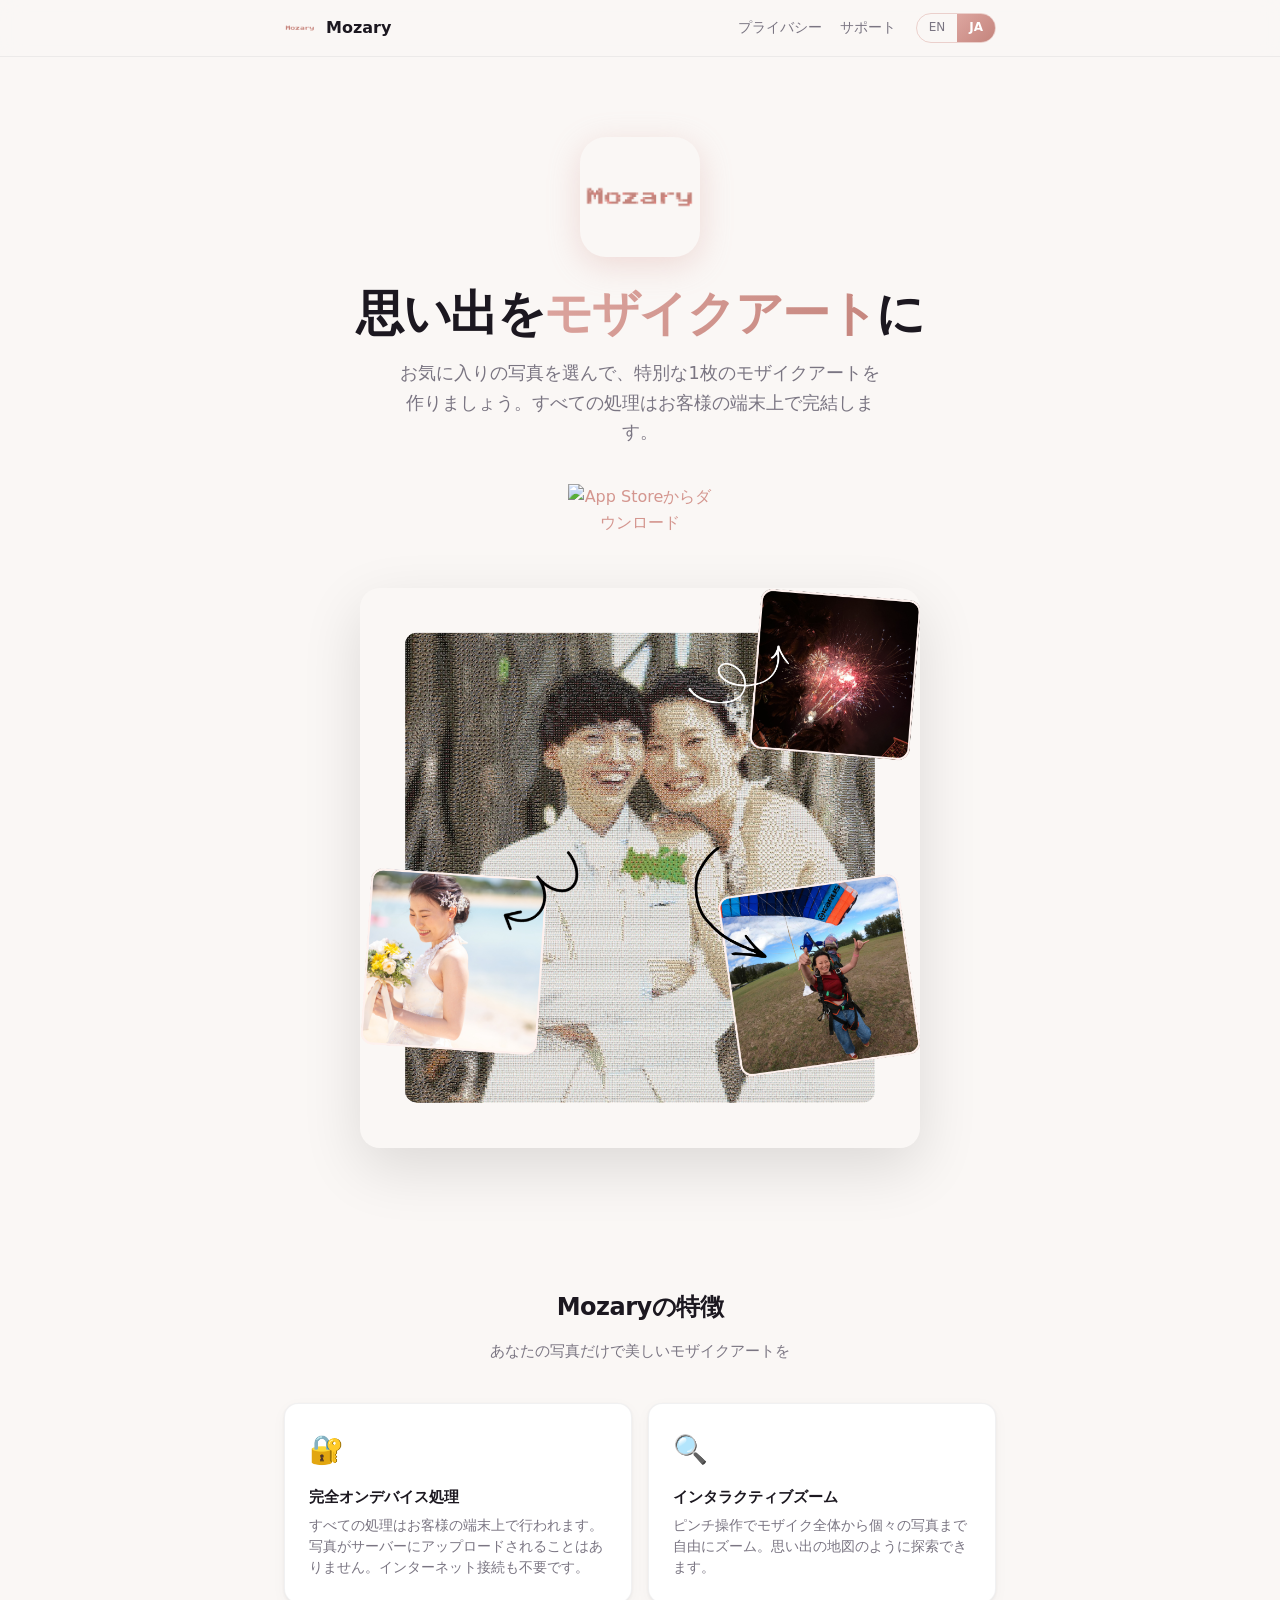
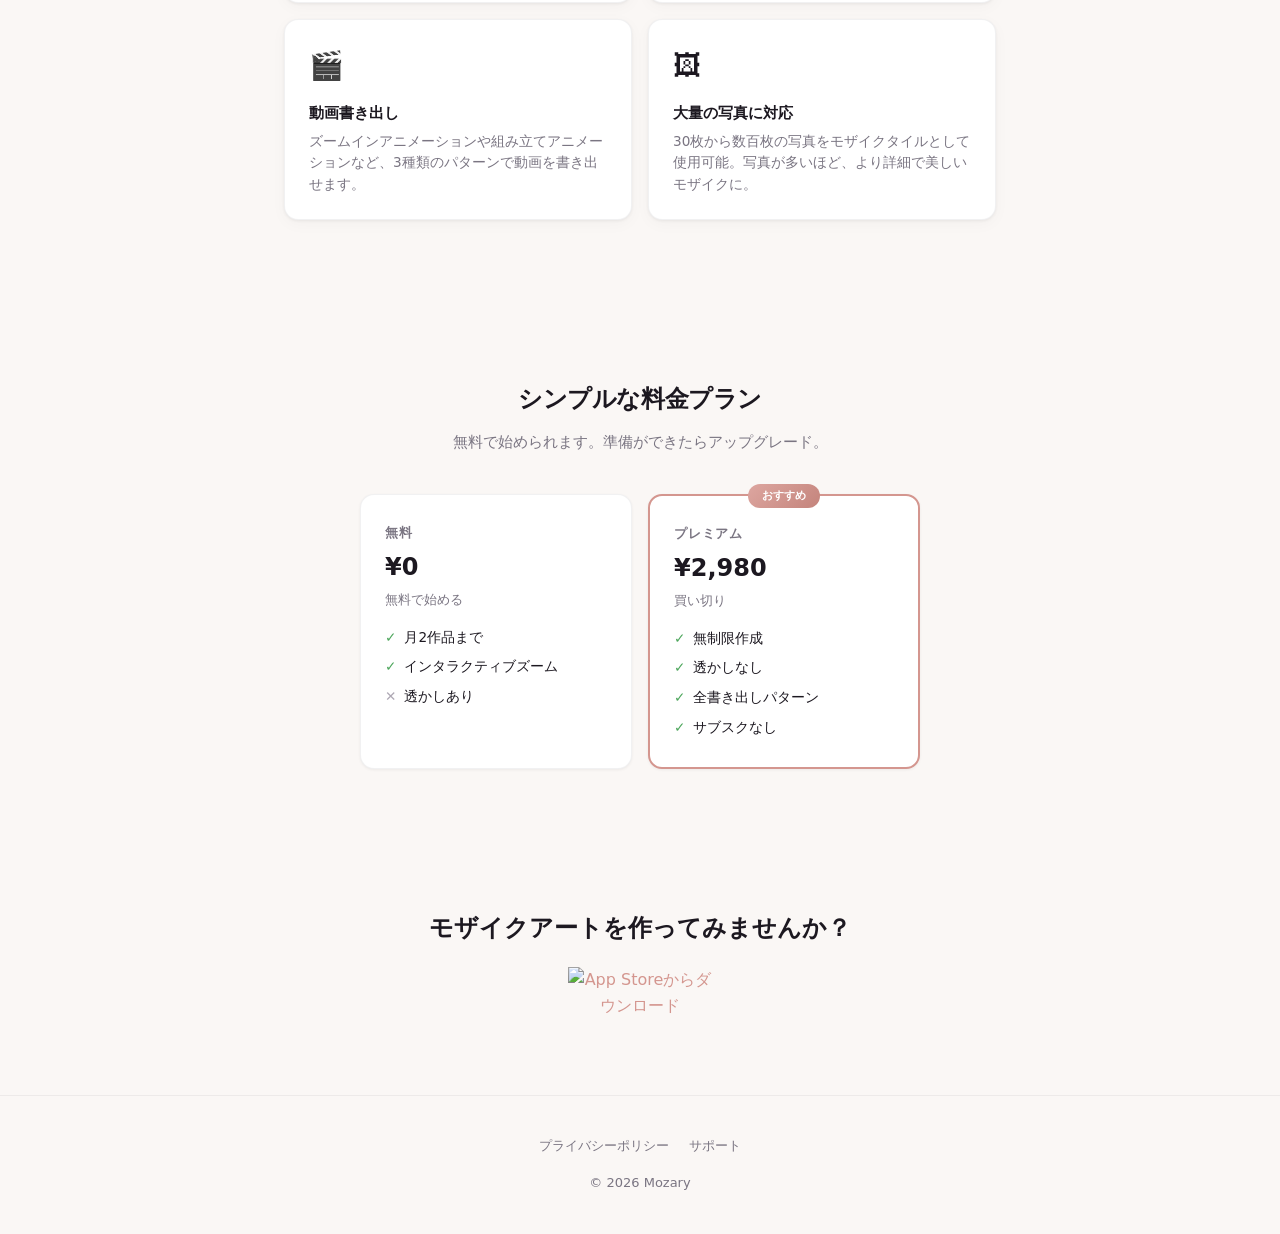
==== ja/index.html @ 4df9b5f1 "Initial commit" ====
<!DOCTYPE html>
<html lang="ja">
<head>
  <meta charset="UTF-8">
  <meta name="viewport" content="width=device-width, initial-scale=1.0">
  <meta name="theme-color" content="#D4968F">
  <meta name="description" content="Mozaryはあなたの写真からモザイクアートを作成するアプリです。お気に入りの写真を選んで、特別な1枚のモザイクアートを作りましょう。">
  <title>Mozary - 思い出をモザイクアートに</title>
  <link rel="stylesheet" href="../assets/style.css">
  <link rel="icon" type="image/png" href="../assets/images/icon.png">
</head>
<body>

  <!-- Navigation -->
  <nav class="site-nav">
    <div class="nav-inner">
      <a href="../ja/index.html" class="nav-logo">
        <img src="../assets/images/icon.png" alt="Mozary" width="32" height="32">
        <span>Mozary</span>
      </a>
      <div class="nav-right">
        <div class="nav-links">
          <a href="../ja/privacy.html">プライバシー</a>
          <a href="../ja/support.html">サポート</a>
        </div>
        <div class="lang-toggle">
          <a href="../index.html">EN</a>
          <a href="../ja/index.html" class="active">JA</a>
        </div>
      </div>
    </div>
  </nav>

  <!-- Hero -->
  <section class="hero">
    <div class="container">
      <img src="../assets/images/icon.png" alt="Mozary アプリアイコン" class="hero-icon" width="120" height="120">
      <h1>思い出を<span class="accent">モザイクアート</span>に</h1>
      <p class="hero-subtitle">お気に入りの写真を選んで、特別な1枚のモザイクアートを作りましょう。すべての処理はお客様の端末上で完結します。</p>
      <div class="hero-actions">
        <a class="appstore-badge" href="#" aria-label="App Storeからダウンロード">
          <img src="https://tools.applemediaservices.com/api/badges/download-on-the-app-store/black/ja-jp?size=250x83" alt="App Storeからダウンロード" width="160" height="53">
        </a>
      </div>
      <div class="hero-mosaic">
        <img src="../assets/images/sample_mosaic.png" alt="Mozaryで作成したモザイクアートのサンプル">
      </div>
    </div>
  </section>

  <!-- Features -->
  <section class="section" id="features">
    <div class="container">
      <h2 class="section-title">Mozaryの特徴</h2>
      <p class="section-subtitle">あなたの写真だけで美しいモザイクアートを</p>
      <div class="features-grid">
        <div class="feature-card">
          <span class="feature-icon" aria-hidden="true">&#x1F510;</span>
          <h3>完全オンデバイス処理</h3>
          <p>すべての処理はお客様の端末上で行われます。写真がサーバーにアップロードされることはありません。インターネット接続も不要です。</p>
        </div>
        <div class="feature-card">
          <span class="feature-icon" aria-hidden="true">&#x1F50D;</span>
          <h3>インタラクティブズーム</h3>
          <p>ピンチ操作でモザイク全体から個々の写真まで自由にズーム。思い出の地図のように探索できます。</p>
        </div>
        <div class="feature-card">
          <span class="feature-icon" aria-hidden="true">&#x1F3AC;</span>
          <h3>動画書き出し</h3>
          <p>ズームインアニメーションや組み立てアニメーションなど、3種類のパターンで動画を書き出せます。</p>
        </div>
        <div class="feature-card">
          <span class="feature-icon" aria-hidden="true">&#x1F5BC;</span>
          <h3>大量の写真に対応</h3>
          <p>30枚から数百枚の写真をモザイクタイルとして使用可能。写真が多いほど、より詳細で美しいモザイクに。</p>
        </div>
      </div>
    </div>
  </section>

  <!-- Pricing -->
  <section class="section">
    <div class="container">
      <h2 class="section-title">シンプルな料金プラン</h2>
      <p class="section-subtitle">無料で始められます。準備ができたらアップグレード。</p>
      <div class="pricing-grid">
        <div class="pricing-card">
          <div class="pricing-plan-name">無料</div>
          <div class="pricing-price">&yen;0</div>
          <div class="pricing-tagline">無料で始める</div>
          <div class="pricing-features">
            <div class="pricing-feature"><span class="check">&#10003;</span> 月2作品まで</div>
            <div class="pricing-feature"><span class="check">&#10003;</span> インタラクティブズーム</div>
            <div class="pricing-feature"><span class="cross">&#10005;</span> 透かしあり</div>
          </div>
        </div>
        <div class="pricing-card featured">
          <div class="pricing-badge">おすすめ</div>
          <div class="pricing-plan-name">プレミアム</div>
          <div class="pricing-price">&yen;2,980</div>
          <div class="pricing-tagline">買い切り</div>
          <div class="pricing-features">
            <div class="pricing-feature"><span class="check">&#10003;</span> 無制限作成</div>
            <div class="pricing-feature"><span class="check">&#10003;</span> 透かしなし</div>
            <div class="pricing-feature"><span class="check">&#10003;</span> 全書き出しパターン</div>
            <div class="pricing-feature"><span class="check">&#10003;</span> サブスクなし</div>
          </div>
        </div>
      </div>
    </div>
  </section>

  <!-- CTA -->
  <section class="cta-section">
    <div class="container">
      <h2>モザイクアートを作ってみませんか？</h2>
      <div class="hero-actions">
        <a class="appstore-badge" href="#" aria-label="App Storeからダウンロード">
          <img src="https://tools.applemediaservices.com/api/badges/download-on-the-app-store/black/ja-jp?size=250x83" alt="App Storeからダウンロード" width="160" height="53">
        </a>
      </div>
    </div>
  </section>

  <!-- Footer -->
  <footer class="site-footer">
    <div class="container">
      <div class="footer-links">
        <a href="../ja/privacy.html">プライバシーポリシー</a>
        <a href="../ja/support.html">サポート</a>
      </div>
      <p>&copy; 2026 Mozary</p>
    </div>
  </footer>

</body>
</html>
---- assets/style.css ----
/* ===== Design Tokens ===== */
:root {
  --accent: #D4968F;
  --accent-from: #DDA6A0;
  --accent-to: #C4847C;
  --accent-gradient: linear-gradient(135deg, var(--accent-from), var(--accent-to));
  --accent-soft: rgba(212, 150, 143, 0.12);

  --bg: #FAF7F5;
  --card-bg: #FFFFFF;
  --card-bg-elevated: #F5F0EE;
  --text-primary: #1C1820;
  --text-secondary: #7A7582;
  --text-tertiary: #AEA8B4;
  --success: #4DA65C;
  --error: #D44040;
  --border: rgba(122, 117, 130, 0.1);

  --radius-sm: 8px;
  --radius-md: 14px;
  --radius-lg: 20px;
  --radius-xl: 28px;

  --font: -apple-system, "SF Pro Rounded", system-ui, "Hiragino Sans", sans-serif;
  --max-width: 760px;
  --section-gap: 80px;
}

@media (prefers-color-scheme: dark) {
  :root {
    --bg: #0F0D12;
    --card-bg: #1A1720;
    --card-bg-elevated: #232030;
    --text-primary: #F0ECE8;
    --text-secondary: #9894A0;
    --text-tertiary: #5C5866;
    --border: rgba(212, 150, 143, 0.1);
  }
}

/* ===== Reset & Base ===== */
*, *::before, *::after { box-sizing: border-box; margin: 0; padding: 0; }

html { scroll-behavior: smooth; }

body {
  font-family: var(--font);
  background: var(--bg);
  color: var(--text-primary);
  line-height: 1.6;
  -webkit-font-smoothing: antialiased;
  -moz-osx-font-smoothing: grayscale;
}

img { max-width: 100%; display: block; }

a { color: var(--accent); text-decoration: none; transition: opacity 0.2s; }
a:hover { text-decoration: underline; }

/* ===== Layout ===== */
.container {
  width: 100%;
  max-width: var(--max-width);
  margin: 0 auto;
  padding: 0 24px;
}

.section {
  padding: var(--section-gap) 0;
}

.section-title {
  font-size: 1.5rem;
  font-weight: 800;
  text-align: center;
  margin-bottom: 12px;
  letter-spacing: -0.02em;
}

.section-subtitle {
  text-align: center;
  color: var(--text-secondary);
  font-size: 0.95rem;
  margin-bottom: 40px;
}

/* ===== Navigation ===== */
.site-nav {
  position: sticky;
  top: 0;
  z-index: 100;
  background: rgba(250, 247, 245, 0.85);
  backdrop-filter: blur(12px);
  -webkit-backdrop-filter: blur(12px);
  border-bottom: 1px solid var(--border);
}

@media (prefers-color-scheme: dark) {
  .site-nav {
    background: rgba(15, 13, 18, 0.85);
  }
}

.nav-inner {
  display: flex;
  align-items: center;
  justify-content: space-between;
  height: 56px;
  max-width: var(--max-width);
  margin: 0 auto;
  padding: 0 24px;
}

.nav-logo {
  display: flex;
  align-items: center;
  gap: 10px;
  text-decoration: none;
  color: var(--text-primary);
}
.nav-logo:hover { text-decoration: none; }

.nav-logo img {
  width: 32px;
  height: 32px;
  border-radius: 8px;
}

.nav-logo span {
  font-weight: 700;
  font-size: 1rem;
}

.nav-right {
  display: flex;
  align-items: center;
  gap: 20px;
}

.nav-links {
  display: flex;
  align-items: center;
  gap: 18px;
}

.nav-links a {
  font-size: 0.85rem;
  color: var(--text-secondary);
  font-weight: 500;
}
.nav-links a:hover { color: var(--accent); text-decoration: none; }

.lang-toggle {
  display: flex;
  align-items: center;
  border: 1px solid rgba(212, 150, 143, 0.4);
  border-radius: 20px;
  overflow: hidden;
  font-size: 0.75rem;
}

.lang-toggle a {
  padding: 4px 12px;
  color: var(--text-secondary);
  font-weight: 500;
}
.lang-toggle a:hover { text-decoration: none; color: var(--accent); }

.lang-toggle a.active {
  background: var(--accent-gradient);
  color: #fff;
  font-weight: 600;
}

/* ===== Hero ===== */
.hero {
  padding: 80px 0 60px;
  text-align: center;
}

.hero-icon {
  width: 120px;
  height: 120px;
  border-radius: 26px;
  margin: 0 auto 28px;
  box-shadow: 0 8px 32px rgba(212, 150, 143, 0.3);
}

.hero h1 {
  font-size: clamp(2rem, 5vw, 3rem);
  font-weight: 800;
  letter-spacing: -0.03em;
  line-height: 1.2;
  margin-bottom: 16px;
}

.hero h1 .accent {
  background: var(--accent-gradient);
  -webkit-background-clip: text;
  -webkit-text-fill-color: transparent;
  background-clip: text;
}

.hero-subtitle {
  font-size: 1.1rem;
  color: var(--text-secondary);
  max-width: 480px;
  margin: 0 auto 36px;
  line-height: 1.7;
}

.hero-actions {
  display: flex;
  gap: 12px;
  justify-content: center;
  flex-wrap: wrap;
}

.hero-mosaic {
  margin: 56px auto 0;
  max-width: 560px;
  border-radius: var(--radius-lg);
  overflow: hidden;
  box-shadow: 0 20px 60px rgba(0, 0, 0, 0.12);
}

@media (prefers-color-scheme: dark) {
  .hero-mosaic {
    box-shadow: 0 20px 60px rgba(0, 0, 0, 0.4);
  }
}

/* ===== Buttons ===== */
.btn-primary {
  display: inline-flex;
  align-items: center;
  justify-content: center;
  gap: 8px;
  padding: 14px 28px;
  background: var(--accent-gradient);
  color: #fff;
  font-size: 0.95rem;
  font-weight: 600;
  border-radius: var(--radius-md);
  transition: opacity 0.2s, transform 0.15s;
  box-shadow: 0 4px 16px rgba(212, 150, 143, 0.35);
}
.btn-primary:hover { opacity: 0.9; transform: translateY(-1px); text-decoration: none; }

.btn-secondary {
  display: inline-flex;
  align-items: center;
  justify-content: center;
  padding: 12px 24px;
  border: 1.5px solid rgba(212, 150, 143, 0.5);
  color: var(--accent);
  font-size: 0.9rem;
  font-weight: 600;
  border-radius: var(--radius-md);
  transition: background 0.2s;
}
.btn-secondary:hover { background: var(--accent-soft); text-decoration: none; }

.appstore-badge img {
  height: 48px;
  width: auto;
  transition: opacity 0.2s;
}
.appstore-badge:hover img { opacity: 0.85; }
.appstore-badge:hover { text-decoration: none; }

/* ===== Feature Cards ===== */
.features-grid {
  display: grid;
  grid-template-columns: repeat(2, 1fr);
  gap: 16px;
}

.feature-card {
  background: var(--card-bg);
  border-radius: var(--radius-md);
  padding: 24px;
  box-shadow: 0 1px 3px rgba(0, 0, 0, 0.06), 0 4px 16px rgba(0, 0, 0, 0.03);
  border: 1px solid var(--border);
}

.feature-icon {
  font-size: 1.75rem;
  margin-bottom: 12px;
  display: block;
}

.feature-card h3 {
  font-size: 0.95rem;
  font-weight: 700;
  margin-bottom: 6px;
}

.feature-card p {
  font-size: 0.85rem;
  color: var(--text-secondary);
  line-height: 1.55;
}

/* ===== Pricing ===== */
.pricing-grid {
  display: grid;
  grid-template-columns: 1fr 1fr;
  gap: 16px;
  max-width: 560px;
  margin: 0 auto;
}

.pricing-card {
  background: var(--card-bg);
  border-radius: var(--radius-md);
  padding: 28px 24px;
  box-shadow: 0 1px 3px rgba(0, 0, 0, 0.06);
  border: 1px solid var(--border);
  position: relative;
}

.pricing-card.featured {
  border: 2px solid var(--accent);
}

.pricing-badge {
  position: absolute;
  top: -12px;
  left: 50%;
  transform: translateX(-50%);
  background: var(--accent-gradient);
  color: #fff;
  font-size: 0.7rem;
  font-weight: 700;
  padding: 3px 14px;
  border-radius: 12px;
  white-space: nowrap;
}

.pricing-plan-name {
  font-size: 0.8rem;
  font-weight: 700;
  color: var(--text-secondary);
  text-transform: uppercase;
  letter-spacing: 0.06em;
  margin-bottom: 4px;
}

.pricing-price {
  font-size: 1.5rem;
  font-weight: 800;
  margin-bottom: 4px;
}

.pricing-tagline {
  font-size: 0.8rem;
  color: var(--text-secondary);
  margin-bottom: 16px;
}

.pricing-features {
  display: flex;
  flex-direction: column;
  gap: 8px;
}

.pricing-feature {
  font-size: 0.85rem;
  display: flex;
  align-items: center;
  gap: 8px;
}

.pricing-feature .check { color: var(--success); }
.pricing-feature .cross { color: var(--text-tertiary); }

/* ===== CTA Section ===== */
.cta-section {
  text-align: center;
  padding: 60px 0 80px;
}

.cta-section h2 {
  font-size: 1.5rem;
  font-weight: 800;
  margin-bottom: 20px;
}

/* ===== Prose (Privacy / Support) ===== */
.prose {
  max-width: 680px;
  margin: 0 auto;
}

.prose-header {
  margin-bottom: 48px;
}

.prose h1 {
  font-size: 2rem;
  font-weight: 800;
  margin-bottom: 8px;
}

.prose .meta {
  color: var(--text-secondary);
  font-size: 0.875rem;
}

.prose section {
  margin-bottom: 36px;
}

.prose h2 {
  font-size: 1.05rem;
  font-weight: 700;
  margin-bottom: 8px;
  color: var(--accent);
}

.prose p {
  font-size: 0.925rem;
  color: var(--text-secondary);
  line-height: 1.75;
}

.highlight-box {
  background: var(--card-bg);
  border-left: 3px solid var(--accent);
  border-radius: 0 var(--radius-sm) var(--radius-sm) 0;
  padding: 16px 20px;
  margin-bottom: 40px;
  font-size: 0.925rem;
  color: var(--text-primary);
  line-height: 1.7;
}

/* ===== Contact Card ===== */
.contact-card {
  background: var(--card-bg);
  border-radius: var(--radius-md);
  padding: 36px;
  text-align: center;
  box-shadow: 0 1px 3px rgba(0, 0, 0, 0.06);
  border: 1px solid var(--border);
  margin-bottom: 48px;
}

.contact-card h2 {
  font-size: 1.25rem;
  font-weight: 700;
  margin-bottom: 8px;
}

.contact-card p {
  color: var(--text-secondary);
  font-size: 0.9rem;
  margin-bottom: 20px;
}

.email-link {
  display: inline-flex;
  align-items: center;
  gap: 8px;
  background: var(--accent-gradient);
  color: #fff;
  padding: 12px 24px;
  border-radius: var(--radius-md);
  font-weight: 600;
  font-size: 0.9rem;
}
.email-link:hover { opacity: 0.9; text-decoration: none; }

/* ===== FAQ Accordion ===== */
.faq-list {
  display: flex;
  flex-direction: column;
  gap: 8px;
}

.faq-item {
  background: var(--card-bg);
  border-radius: var(--radius-md);
  overflow: hidden;
  box-shadow: 0 1px 3px rgba(0, 0, 0, 0.05);
  border: 1px solid var(--border);
}

.faq-item summary {
  list-style: none;
  padding: 18px 20px;
  font-size: 0.925rem;
  font-weight: 600;
  cursor: pointer;
  display: flex;
  justify-content: space-between;
  align-items: center;
  user-select: none;
  gap: 12px;
}

.faq-item summary::-webkit-details-marker { display: none; }

.faq-item summary::after {
  content: "+";
  color: var(--accent);
  font-size: 1.25rem;
  font-weight: 400;
  transition: transform 0.2s;
  flex-shrink: 0;
}

details[open] > summary::after { transform: rotate(45deg); }

.faq-body {
  padding: 0 20px 18px;
  font-size: 0.875rem;
  color: var(--text-secondary);
  line-height: 1.7;
}

/* ===== Footer ===== */
.site-footer {
  border-top: 1px solid var(--border);
  padding: 40px 0;
  text-align: center;
  font-size: 0.8125rem;
  color: var(--text-secondary);
}

.footer-links {
  display: flex;
  gap: 20px;
  justify-content: center;
  flex-wrap: wrap;
  margin-bottom: 16px;
}

.footer-links a { color: var(--text-secondary); }
.footer-links a:hover { color: var(--accent); text-decoration: none; }

/* ===== Responsive ===== */
@media (max-width: 600px) {
  :root { --section-gap: 56px; }

  .hero { padding: 56px 0 40px; }
  .hero h1 { font-size: 1.75rem; }
  .hero-icon { width: 96px; height: 96px; border-radius: 22px; }

  .features-grid { grid-template-columns: 1fr; }
  .pricing-grid { grid-template-columns: 1fr; }

  .nav-links { display: none; }

  .prose h1 { font-size: 1.5rem; }
  .contact-card { padding: 24px; }
}
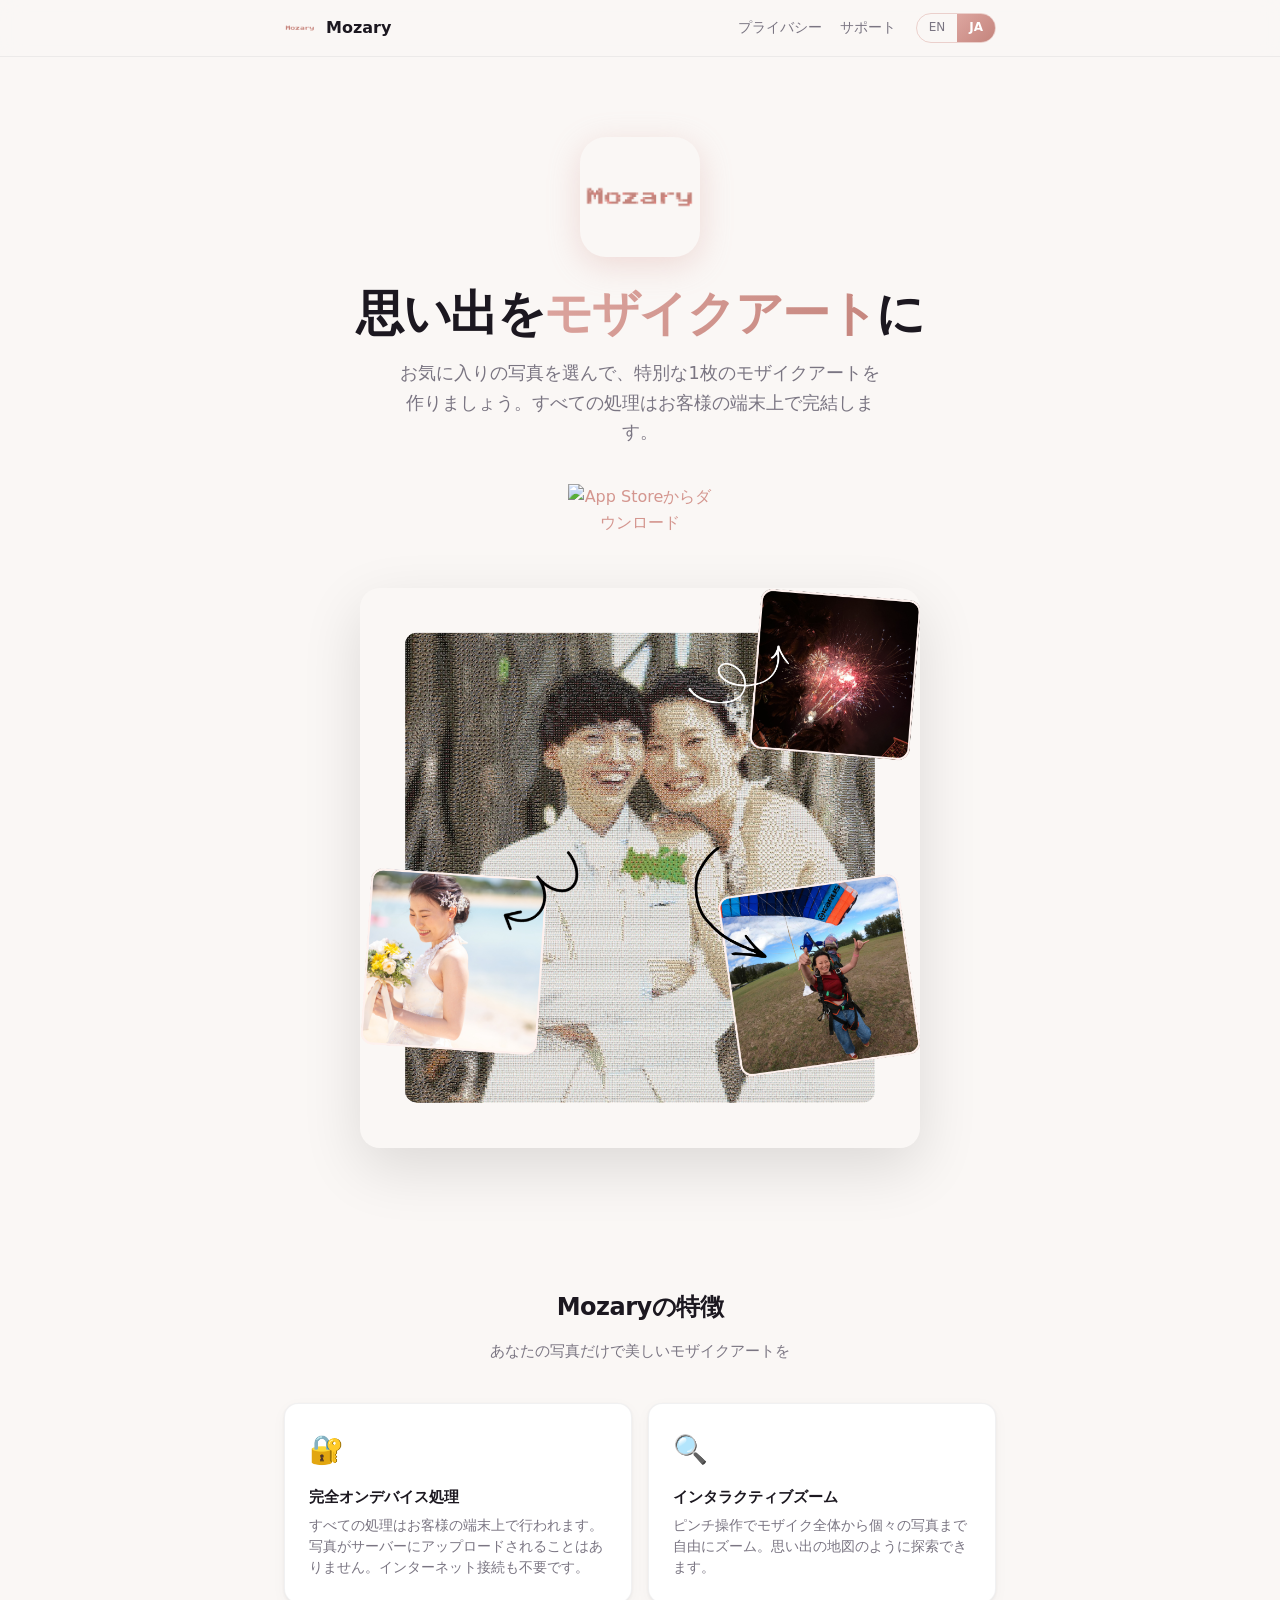
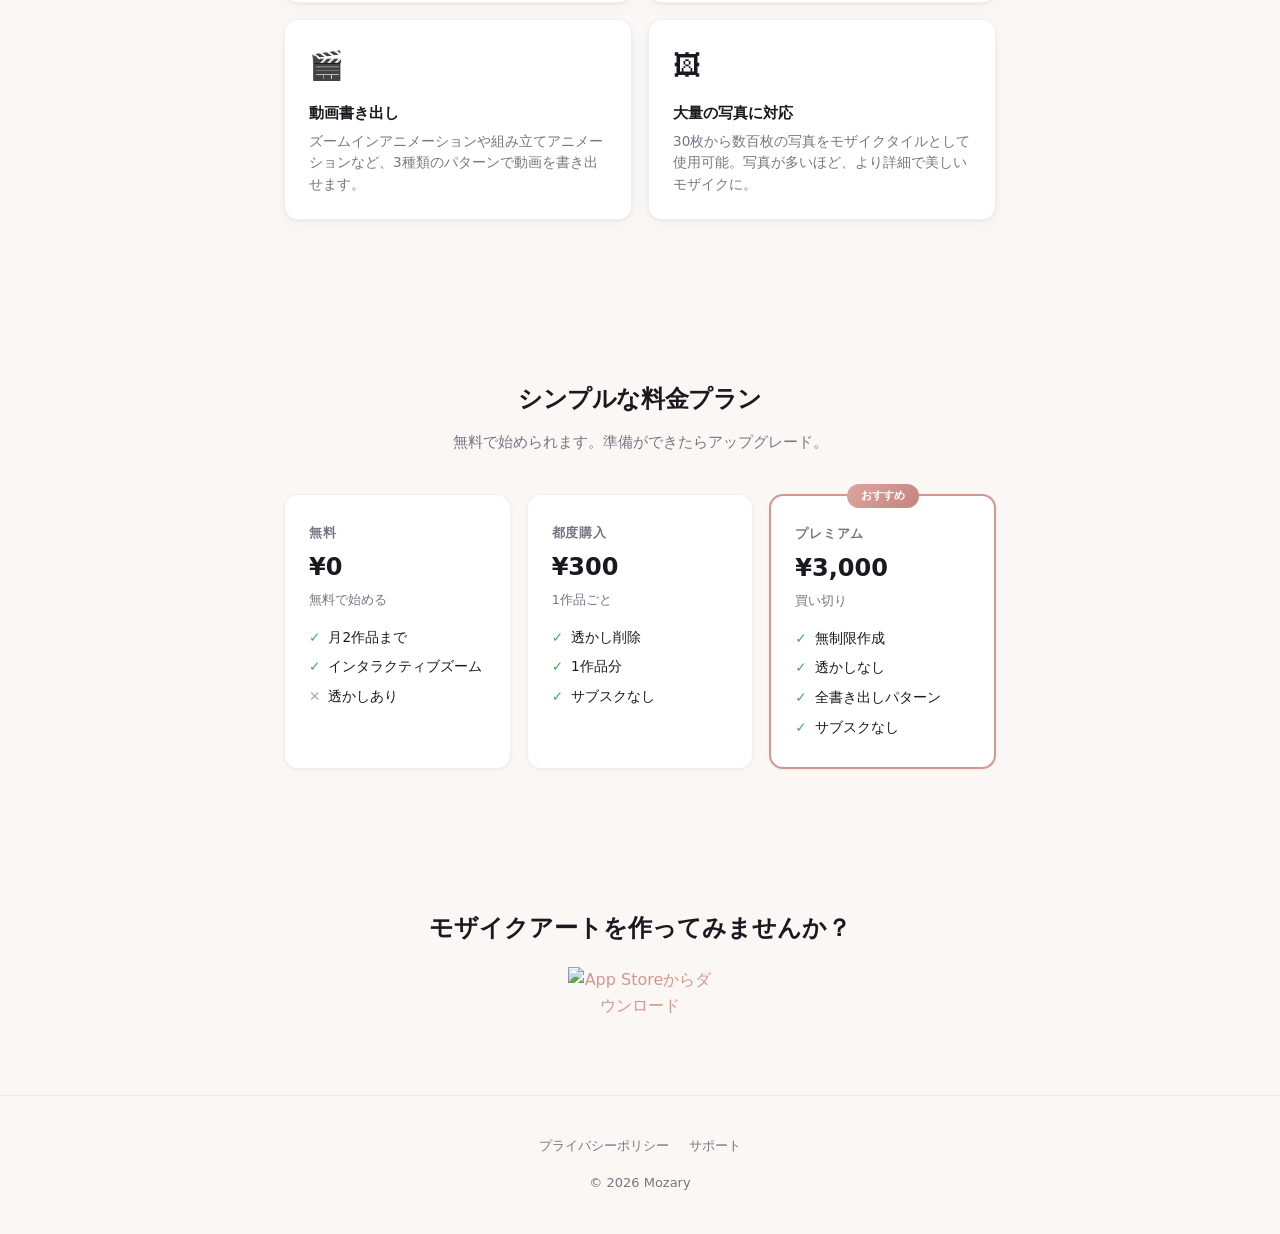
==== commit 8b169c3b: "Fix price" ====
--- a/ja/index.html
+++ b/ja/index.html
@@ -94,10 +94,20 @@
             <div class="pricing-feature"><span class="cross">&#10005;</span> 透かしあり</div>
           </div>
         </div>
+        <div class="pricing-card">
+          <div class="pricing-plan-name">都度購入</div>
+          <div class="pricing-price">&yen;300</div>
+          <div class="pricing-tagline">1作品ごと</div>
+          <div class="pricing-features">
+            <div class="pricing-feature"><span class="check">&#10003;</span> 透かし削除</div>
+            <div class="pricing-feature"><span class="check">&#10003;</span> 1作品分</div>
+            <div class="pricing-feature"><span class="check">&#10003;</span> サブスクなし</div>
+          </div>
+        </div>
         <div class="pricing-card featured">
           <div class="pricing-badge">おすすめ</div>
           <div class="pricing-plan-name">プレミアム</div>
-          <div class="pricing-price">&yen;2,980</div>
+          <div class="pricing-price">&yen;3,000</div>
           <div class="pricing-tagline">買い切り</div>
           <div class="pricing-features">
             <div class="pricing-feature"><span class="check">&#10003;</span> 無制限作成</div>
--- a/assets/style.css
+++ b/assets/style.css
@@ -305,9 +305,9 @@
 /* ===== Pricing ===== */
 .pricing-grid {
   display: grid;
-  grid-template-columns: 1fr 1fr;
+  grid-template-columns: repeat(3, 1fr);
   gap: 16px;
-  max-width: 560px;
+  max-width: 720px;
   margin: 0 auto;
 }
 
@@ -541,6 +541,10 @@
 .footer-links a:hover { color: var(--accent); text-decoration: none; }
 
 /* ===== Responsive ===== */
+@media (max-width: 768px) {
+  .pricing-grid { grid-template-columns: 1fr; }
+}
+
 @media (max-width: 600px) {
   :root { --section-gap: 56px; }
 
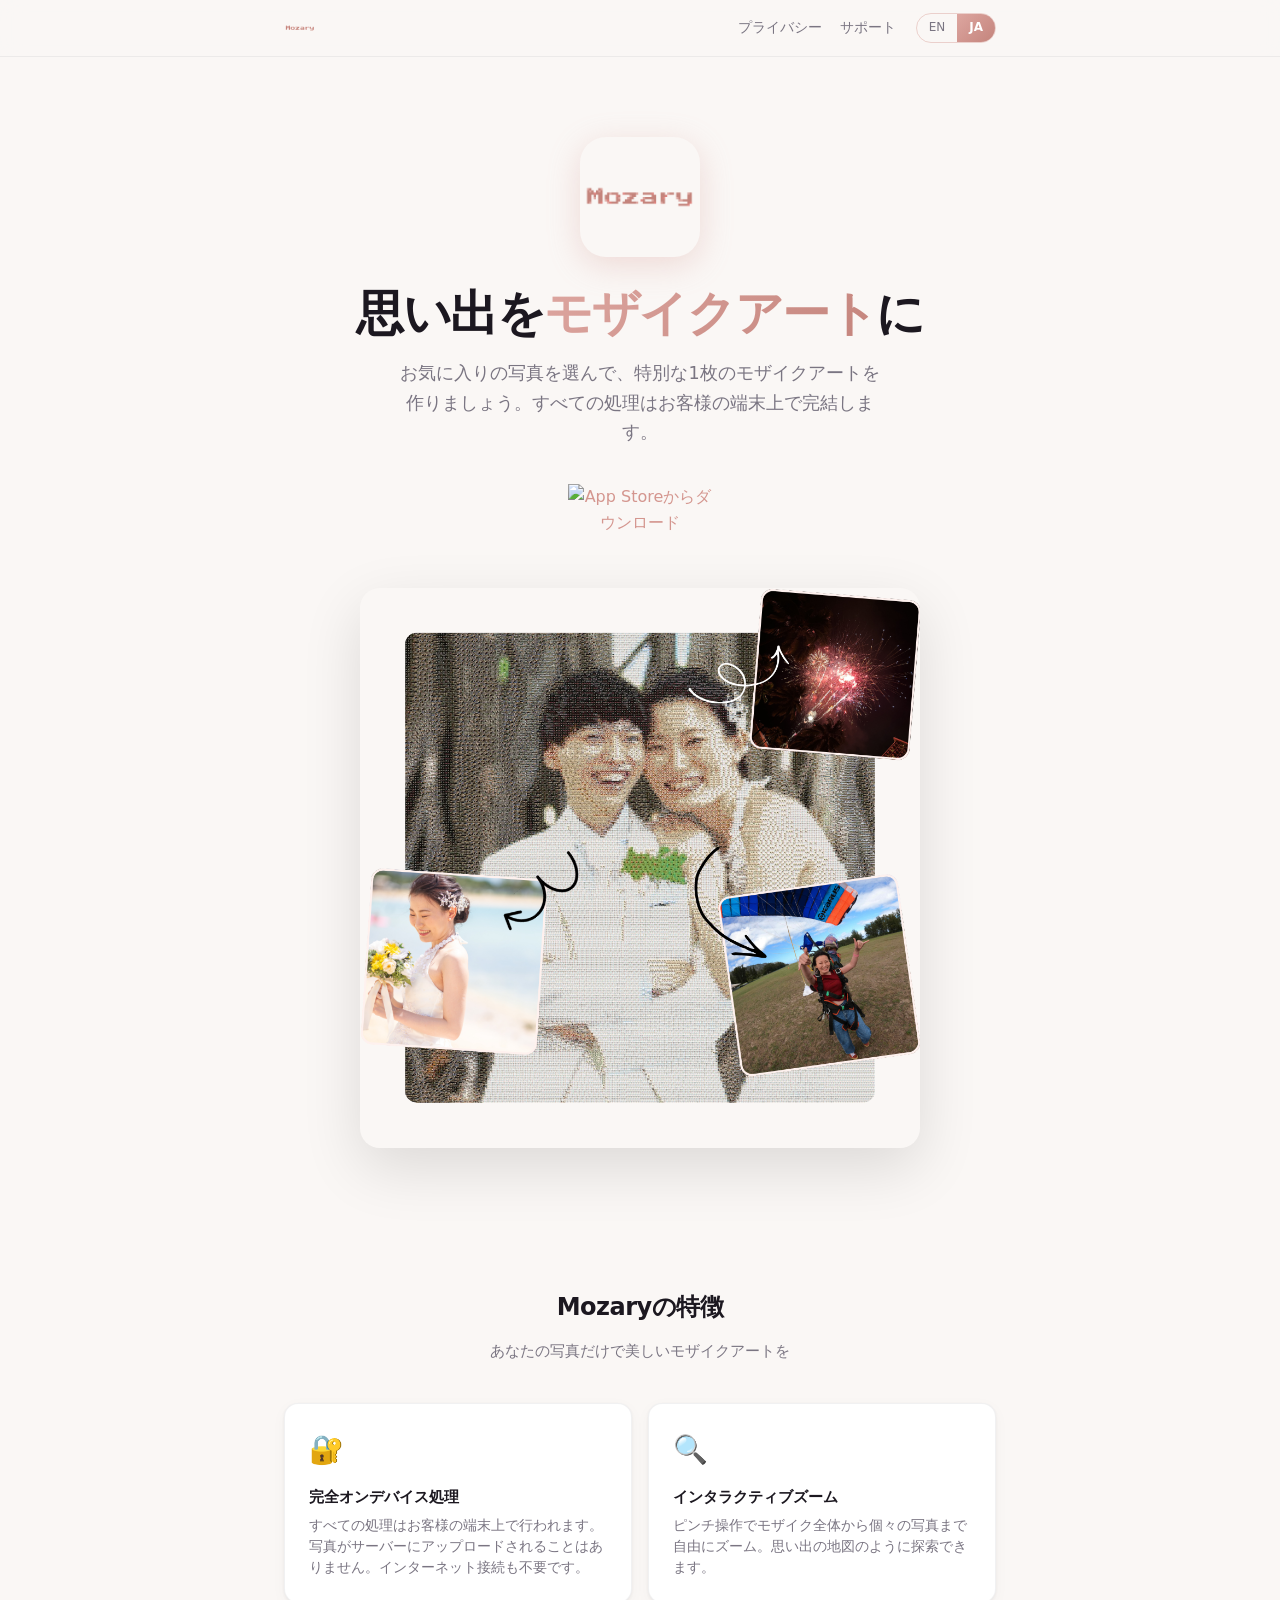
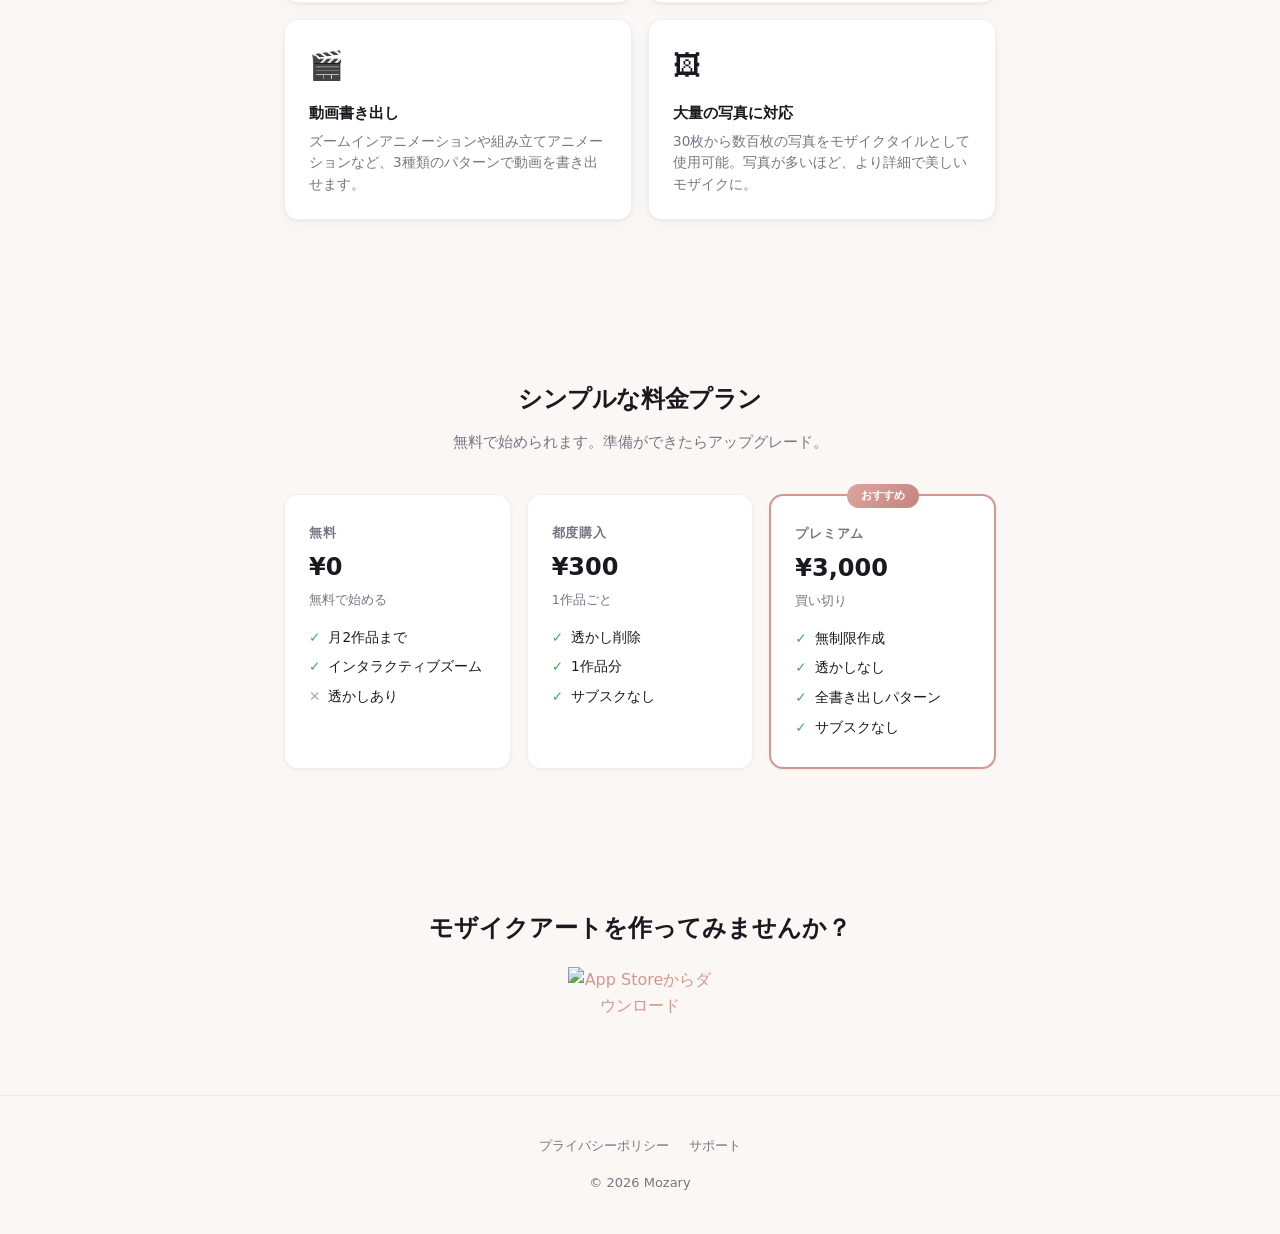
==== commit daf9491b: "Fix style" ====
--- a/ja/index.html
+++ b/ja/index.html
@@ -16,7 +16,6 @@
     <div class="nav-inner">
       <a href="../ja/index.html" class="nav-logo">
         <img src="../assets/images/icon.png" alt="Mozary" width="32" height="32">
-        <span>Mozary</span>
       </a>
       <div class="nav-right">
         <div class="nav-links">
